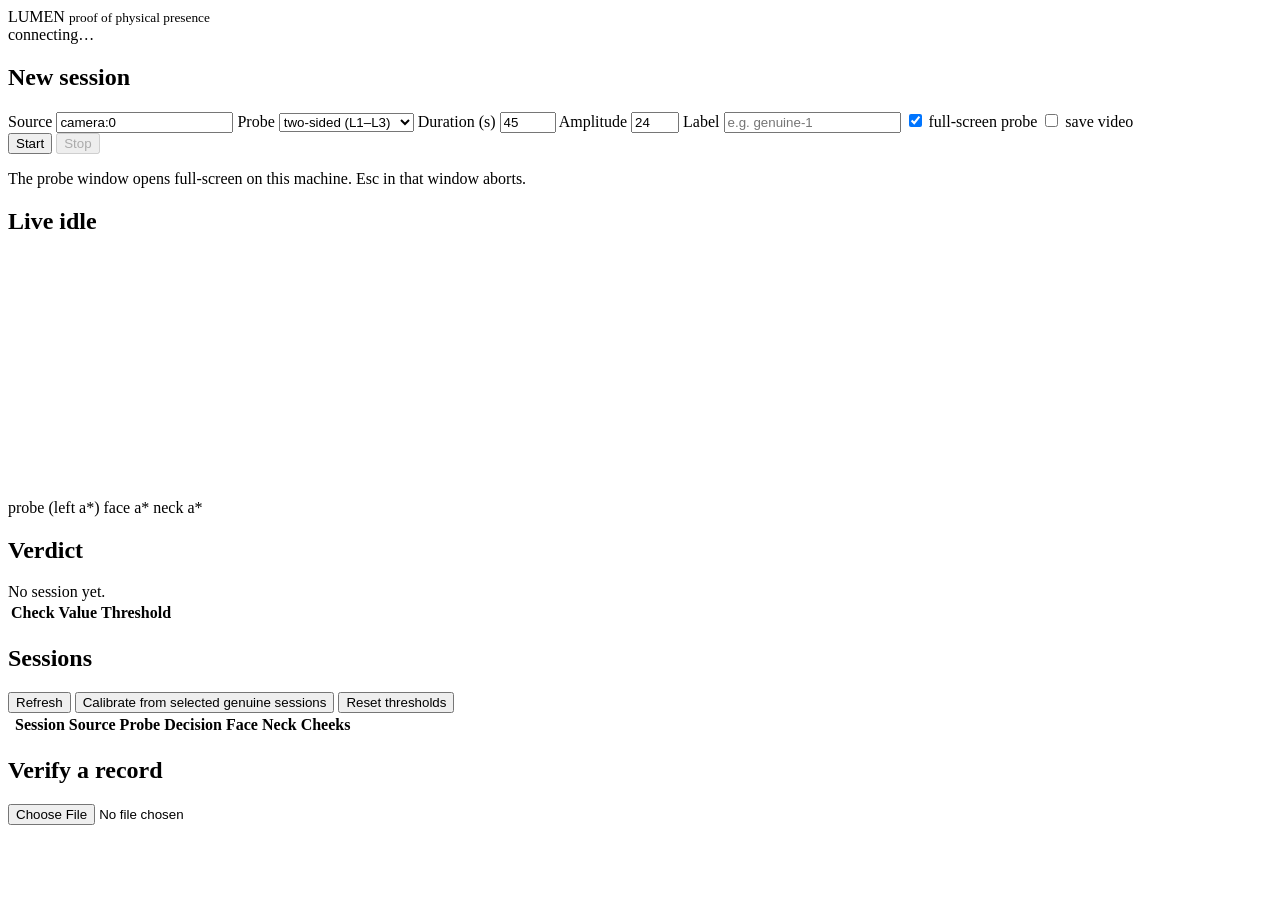
==== console/index.html @ 54e7d153 "Add operator console: FastAPI service, offline single-page UI, CLI" ====
<!doctype html>
<html lang="en">
<head>
  <meta charset="utf-8">
  <meta name="viewport" content="width=device-width, initial-scale=1">
  <title>LUMEN console</title>
  <link rel="stylesheet" href="/static/style.css">
</head>
<body>
<header>
  <div class="brand"><span class="mark" aria-hidden="true"></span>LUMEN <small>proof of physical presence</small></div>
  <div id="health" class="health">connecting…</div>
</header>

<main>
  <section class="card" id="start-card">
    <h2>New session</h2>
    <form id="start-form">
      <label>Source
        <input name="source" list="sources" value="camera:0" required>
        <datalist id="sources">
          <option value="camera:0">webcam or virtual camera</option>
          <option value="camera:1"></option>
          <option value="synthetic:genuine">SIMULATED genuine</option>
          <option value="synthetic:swap_inherit">SIMULATED swap that inherits the probe</option>
          <option value="synthetic:swap_unlit">SIMULATED unlit swap</option>
          <option value="synthetic:replay">SIMULATED replay</option>
          <option value="synthetic:lamp">SIMULATED lamp on face</option>
          <option value="synthetic:far">SIMULATED subject far away</option>
          <option value="synthetic:relit">SIMULATED uniform relighting</option>
        </datalist>
      </label>
      <label>Probe
        <select name="layout">
          <option value="split">two-sided (L1–L3)</option>
          <option value="single">single (L1–L2 only)</option>
        </select>
      </label>
      <label>Duration (s) <input name="duration_s" type="number" min="10" max="300" step="5" value="45"></label>
      <label>Amplitude <input name="amplitude" type="number" min="2" max="36" step="1" value="24"></label>
      <label>Label <input name="label" placeholder="e.g. genuine-1"></label>
      <label class="check"><input name="fullscreen" type="checkbox" checked> full-screen probe</label>
      <label class="check"><input name="save_video" type="checkbox"> save video</label>
      <div class="buttons">
        <button type="submit" id="start-btn">Start</button>
        <button type="button" id="stop-btn" class="secondary" disabled>Stop</button>
      </div>
    </form>
    <p class="hint">The probe window opens full-screen on this machine. Esc in that window aborts.</p>
  </section>

  <section class="card" id="live-card">
    <h2>Live <span id="live-state" class="pill">idle</span></h2>
    <div class="progress"><div id="progress-bar"></div></div>
    <canvas id="traces" width="900" height="240" aria-label="probe, face and neck traces"></canvas>
    <div class="legend"><span class="sw probe"></span>probe (left a*) <span class="sw face"></span>face a* <span class="sw neck"></span>neck a*</div>
    <div class="tiles" id="tiles"></div>
  </section>

  <section class="card" id="verdict-card">
    <h2>Verdict</h2>
    <div id="verdict" class="verdict empty">No session yet.</div>
    <table id="checks"><thead><tr><th>Check</th><th>Value</th><th>Threshold</th><th></th></tr></thead><tbody></tbody></table>
    <div id="record-links"></div>
  </section>

  <section class="card" id="sessions-card">
    <h2>Sessions</h2>
    <div class="buttons">
      <button id="refresh-btn" class="secondary">Refresh</button>
      <button id="calibrate-btn" class="secondary">Calibrate from selected genuine sessions</button>
      <button id="reset-btn" class="secondary">Reset thresholds</button>
    </div>
    <div id="thresholds" class="hint"></div>
    <div class="table-wrap">
      <table id="sessions"><thead><tr><th></th><th>Session</th><th>Source</th><th>Probe</th><th>Decision</th><th>Face</th><th>Neck</th><th>Cheeks</th></tr></thead><tbody></tbody></table>
    </div>
  </section>

  <section class="card">
    <h2>Verify a record</h2>
    <input type="file" id="verify-file" accept="application/json,.json">
    <div id="verify-out" class="hint"></div>
  </section>
</main>
<script src="/static/app.js"></script>
</body>
</html>
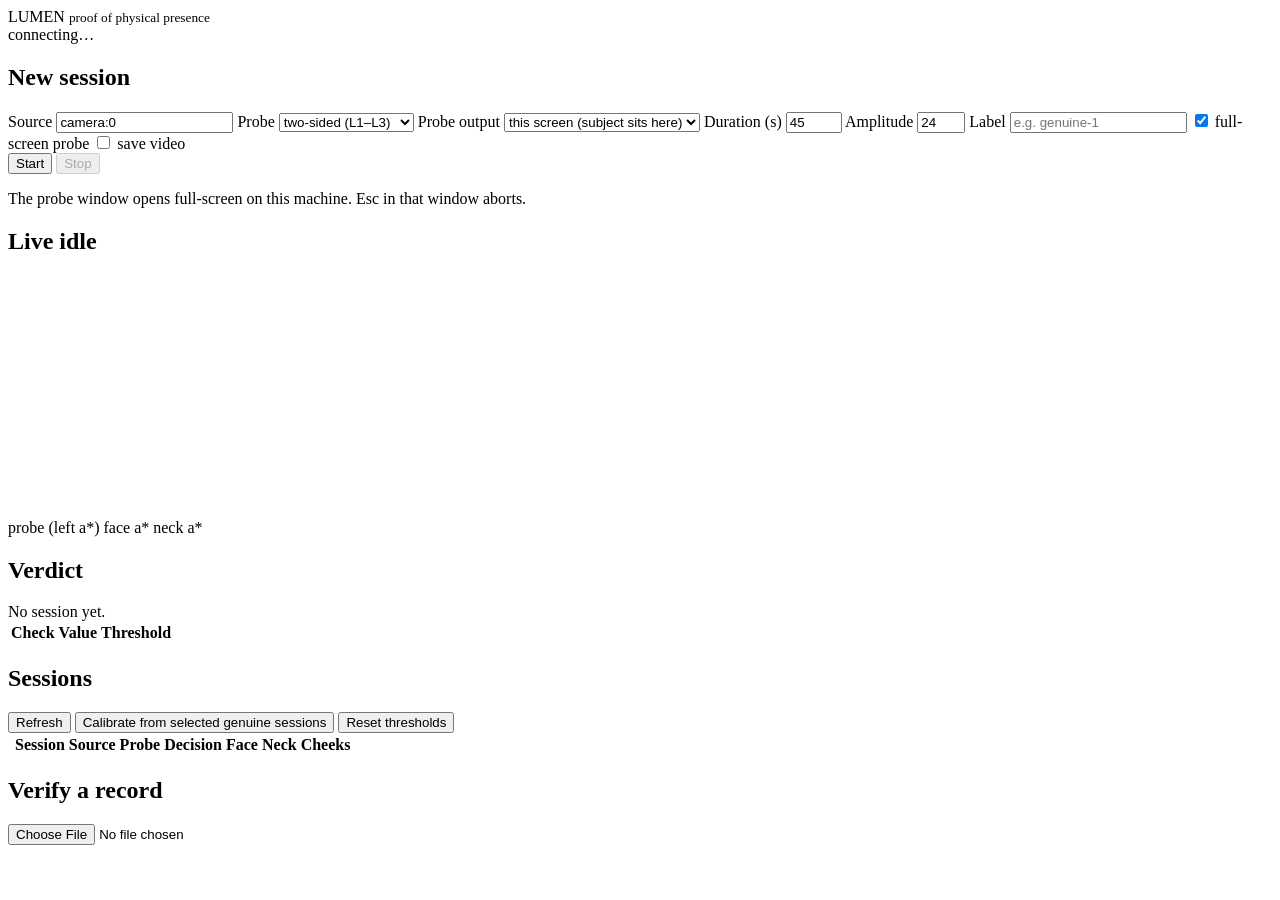
==== commit 82f89a53: "Add call mode: probe as outgoing video through a virtual camera The light on a remote subject comes " ====
--- a/console/index.html
+++ b/console/index.html
@@ -34,6 +34,12 @@
         <select name="layout">
           <option value="split">two-sided (L1–L3)</option>
           <option value="single">single (L1–L2 only)</option>
+        </select>
+      </label>
+      <label>Probe output
+        <select name="emit">
+          <option value="screen">this screen (subject sits here)</option>
+          <option value="virtualcam">virtual camera (video call)</option>
         </select>
       </label>
       <label>Duration (s) <input name="duration_s" type="number" min="10" max="300" step="5" value="45"></label>
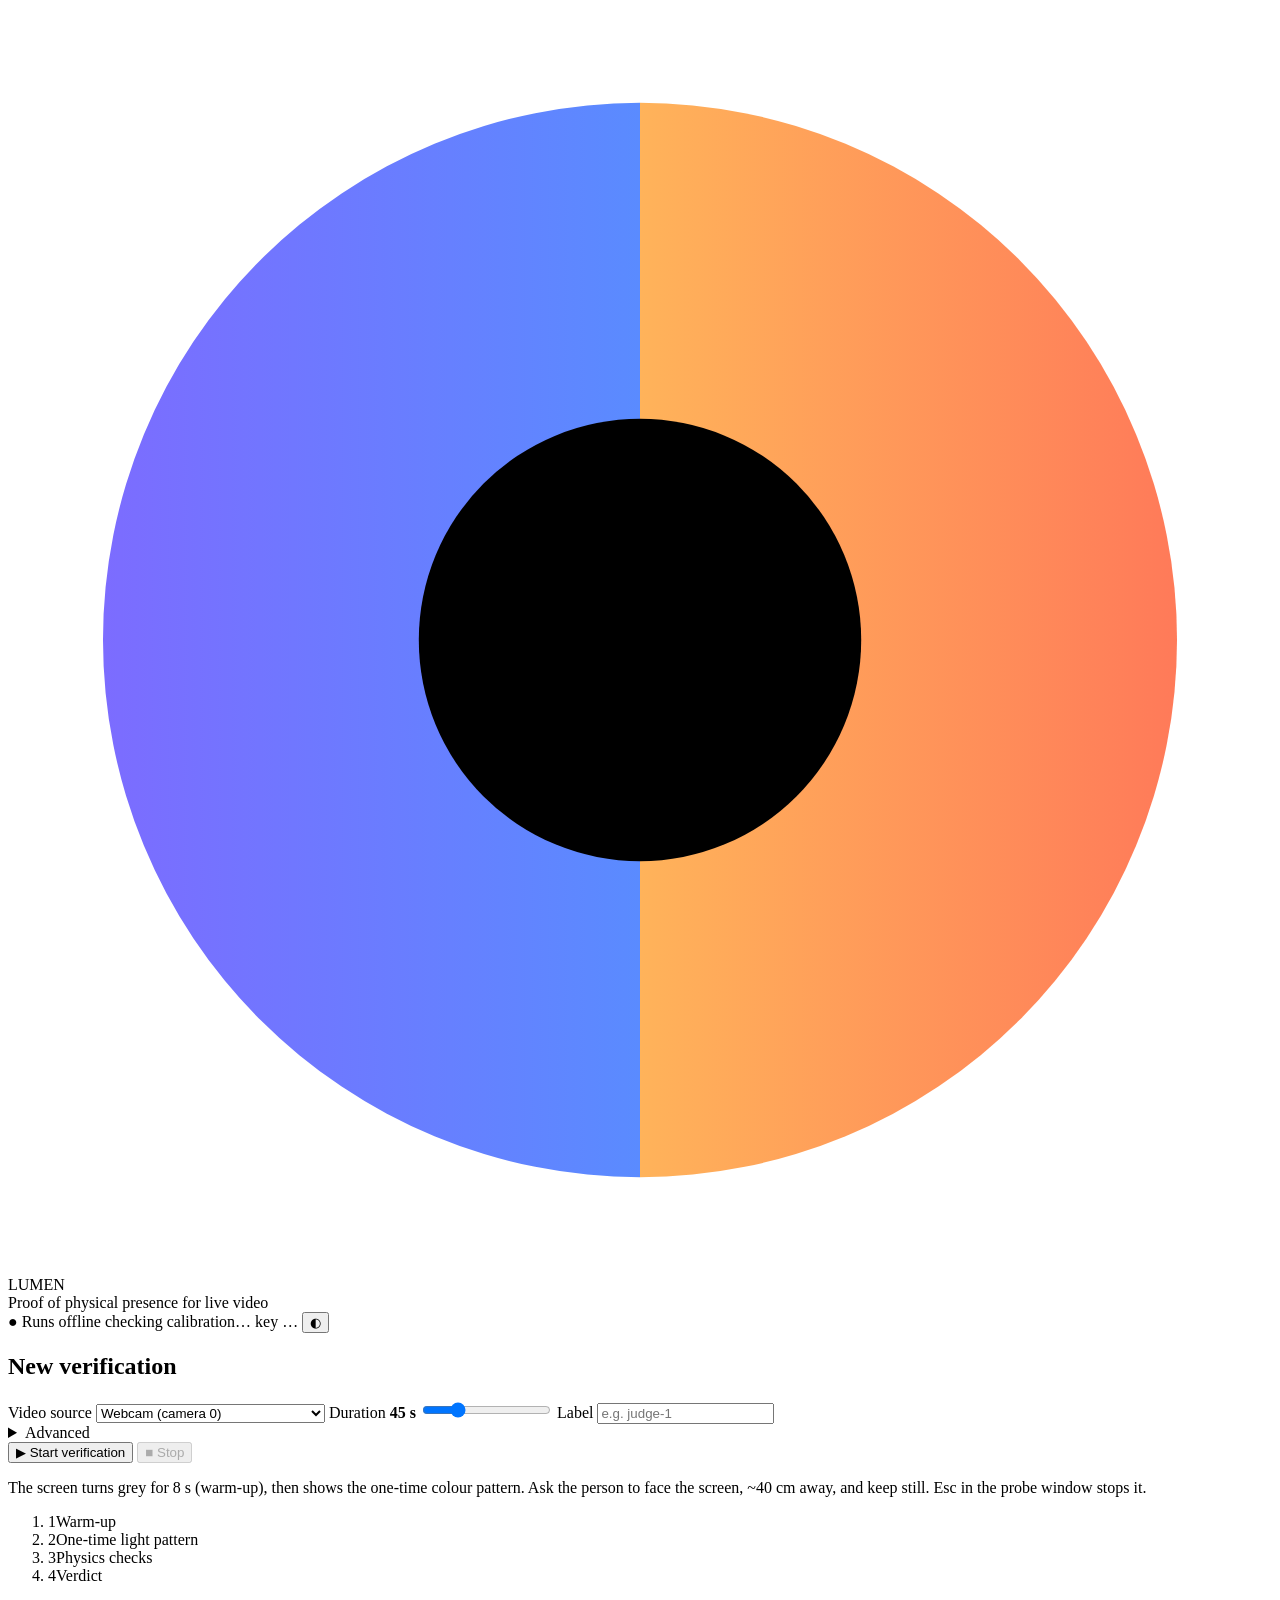
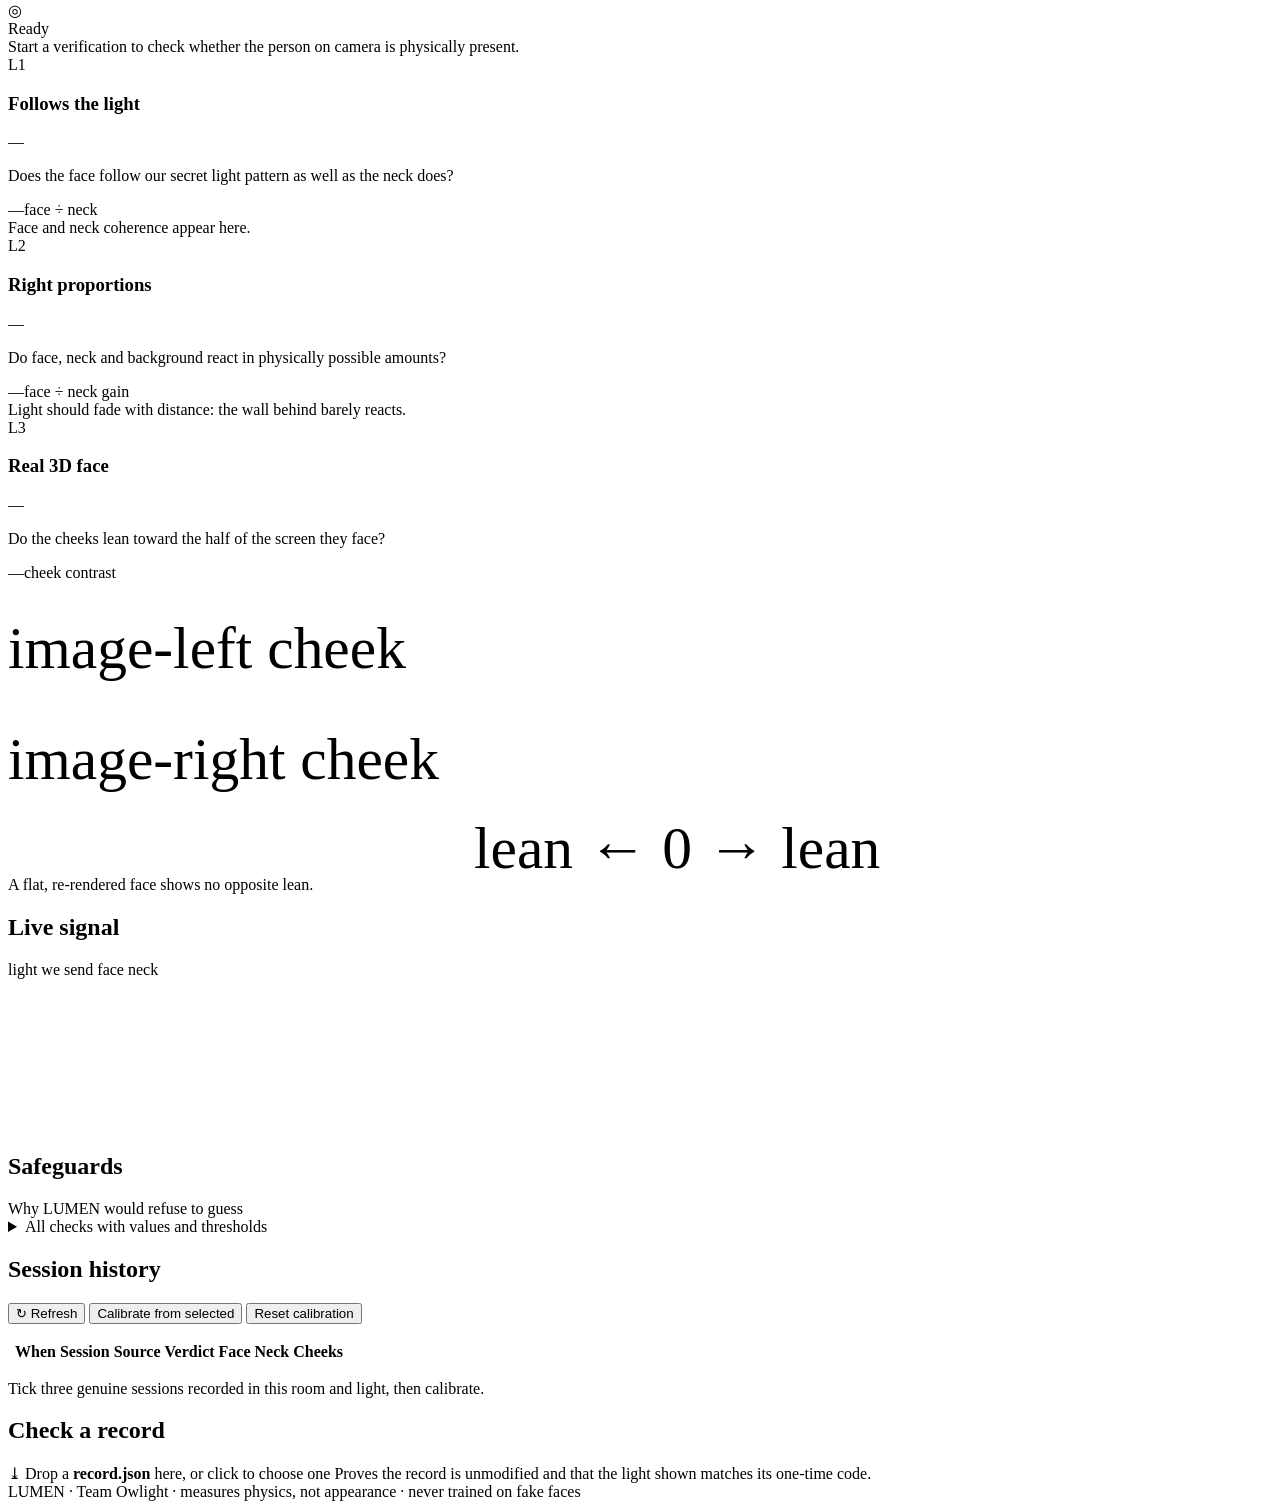
==== commit c73361d0: "Redesign the operator console; L3 calibration accounts for within-session noise Console: verdict her" ====
--- a/console/index.html
+++ b/console/index.html
@@ -1,94 +1,216 @@
 <!doctype html>
-<html lang="en">
+<html lang="en" data-theme="dark">
 <head>
   <meta charset="utf-8">
   <meta name="viewport" content="width=device-width, initial-scale=1">
-  <title>LUMEN console</title>
+  <title>LUMEN · Presence verification</title>
   <link rel="stylesheet" href="/static/style.css">
 </head>
 <body>
-<header>
-  <div class="brand"><span class="mark" aria-hidden="true"></span>LUMEN <small>proof of physical presence</small></div>
-  <div id="health" class="health">connecting…</div>
+<header class="topbar">
+  <div class="brand">
+    <svg class="logo" viewBox="0 0 40 40" aria-hidden="true">
+      <defs>
+        <linearGradient id="lg-l" x1="0" x2="1"><stop offset="0" stop-color="#7c6cff"/><stop offset="1" stop-color="#5a8bff"/></linearGradient>
+        <linearGradient id="lg-r" x1="0" x2="1"><stop offset="0" stop-color="#ffb35a"/><stop offset="1" stop-color="#ff7a59"/></linearGradient>
+      </defs>
+      <path d="M20 3a17 17 0 0 0 0 34z" fill="url(#lg-l)"/>
+      <path d="M20 3a17 17 0 0 1 0 34z" fill="url(#lg-r)"/>
+      <circle cx="20" cy="20" r="7" fill="var(--bg)"/>
+      <circle cx="20" cy="20" r="3" fill="var(--text)"/>
+    </svg>
+    <div>
+      <div class="brand-name">LUMEN</div>
+      <div class="brand-tag">Proof of physical presence for live video</div>
+    </div>
+  </div>
+  <div class="status">
+    <span class="pill ok" title="Nothing in the live path uses the network">● Runs offline</span>
+    <span class="pill" id="pill-cal">checking calibration…</span>
+    <span class="pill mono" id="pill-key" title="Public key that signs every session record">key …</span>
+    <button id="theme-btn" class="icon-btn" type="button" title="Switch light / dark">◐</button>
+  </div>
 </header>
 
-<main>
-  <section class="card" id="start-card">
-    <h2>New session</h2>
-    <form id="start-form">
-      <label>Source
-        <input name="source" list="sources" value="camera:0" required>
-        <datalist id="sources">
-          <option value="camera:0">webcam or virtual camera</option>
-          <option value="camera:1"></option>
-          <option value="synthetic:genuine">SIMULATED genuine</option>
-          <option value="synthetic:swap_inherit">SIMULATED swap that inherits the probe</option>
-          <option value="synthetic:swap_unlit">SIMULATED unlit swap</option>
-          <option value="synthetic:replay">SIMULATED replay</option>
-          <option value="synthetic:lamp">SIMULATED lamp on face</option>
-          <option value="synthetic:far">SIMULATED subject far away</option>
-          <option value="synthetic:relit">SIMULATED uniform relighting</option>
-        </datalist>
-      </label>
-      <label>Probe
-        <select name="layout">
-          <option value="split">two-sided (L1–L3)</option>
-          <option value="single">single (L1–L2 only)</option>
+<main class="layout">
+  <!-- ============ left: start a verification ============ -->
+  <aside class="card start-card">
+    <h2>New verification</h2>
+    <form id="start-form" autocomplete="off">
+      <label class="field">
+        <span>Video source</span>
+        <select id="source-preset">
+          <optgroup label="Live">
+            <option value="camera:0" selected>Webcam (camera 0)</option>
+            <option value="camera:1">Camera 1 (e.g. a virtual camera)</option>
+            <option value="other">Other: file, screen region…</option>
+          </optgroup>
+          <optgroup label="Simulated (no camera, for showing the logic)">
+            <option value="synthetic:genuine">Simulated · genuine person</option>
+            <option value="synthetic:swap_inherit">Simulated · face swap</option>
+            <option value="synthetic:replay">Simulated · replay</option>
+            <option value="synthetic:lamp">Simulated · lamp on face</option>
+            <option value="synthetic:far">Simulated · too far away</option>
+          </optgroup>
         </select>
       </label>
-      <label>Probe output
-        <select name="emit">
-          <option value="screen">this screen (subject sits here)</option>
-          <option value="virtualcam">virtual camera (video call)</option>
-        </select>
-      </label>
-      <label>Duration (s) <input name="duration_s" type="number" min="10" max="300" step="5" value="45"></label>
-      <label>Amplitude <input name="amplitude" type="number" min="2" max="36" step="1" value="24"></label>
-      <label>Label <input name="label" placeholder="e.g. genuine-1"></label>
-      <label class="check"><input name="fullscreen" type="checkbox" checked> full-screen probe</label>
-      <label class="check"><input name="save_video" type="checkbox"> save video</label>
+      <label class="field" id="custom-source-field" hidden>
+        <span>Source</span>
+        <input id="source-custom" placeholder="file:data\sessions\…\video.mkv  or  screen:x,y,w,h">
+      </label>
+
+      <label class="field">
+        <span>Duration <b id="duration-out">45 s</b></span>
+        <input name="duration_s" id="duration" type="range" min="20" max="120" step="5" value="45">
+      </label>
+
+      <label class="field">
+        <span>Label</span>
+        <input name="label" placeholder="e.g. judge-1">
+      </label>
+
+      <details class="advanced">
+        <summary>Advanced</summary>
+        <label class="field">
+          <span>Probe</span>
+          <select name="layout">
+            <option value="split">Two-sided (L1 + L2 + L3)</option>
+            <option value="single">Single (L1 + L2 only)</option>
+          </select>
+        </label>
+        <label class="field">
+          <span>Probe output</span>
+          <select name="emit">
+            <option value="screen">This screen (subject sits here)</option>
+            <option value="virtualcam">Virtual camera (video call)</option>
+          </select>
+        </label>
+        <label class="field">
+          <span>Amplitude <b id="amp-out">24</b></span>
+          <input name="amplitude" id="amplitude" type="range" min="8" max="34" step="1" value="24">
+        </label>
+        <label class="check"><input name="fullscreen" type="checkbox" checked> Full-screen probe</label>
+        <label class="check"><input name="save_video" type="checkbox"> Save video (for replay tests)</label>
+      </details>
+
       <div class="buttons">
-        <button type="submit" id="start-btn">Start</button>
-        <button type="button" id="stop-btn" class="secondary" disabled>Stop</button>
-      </div>
+        <button type="submit" class="btn primary" id="start-btn">▶ Start verification</button>
+        <button type="button" class="btn ghost" id="stop-btn" disabled>■ Stop</button>
+      </div>
+      <p class="hint">The screen turns grey for 8 s (warm-up), then shows the one-time colour pattern.
+        Ask the person to face the screen, ~40 cm away, and keep still. Esc in the probe window
+        stops it.</p>
     </form>
-    <p class="hint">The probe window opens full-screen on this machine. Esc in that window aborts.</p>
-  </section>
-
-  <section class="card" id="live-card">
-    <h2>Live <span id="live-state" class="pill">idle</span></h2>
-    <div class="progress"><div id="progress-bar"></div></div>
-    <canvas id="traces" width="900" height="240" aria-label="probe, face and neck traces"></canvas>
-    <div class="legend"><span class="sw probe"></span>probe (left a*) <span class="sw face"></span>face a* <span class="sw neck"></span>neck a*</div>
-    <div class="tiles" id="tiles"></div>
-  </section>
-
-  <section class="card" id="verdict-card">
-    <h2>Verdict</h2>
-    <div id="verdict" class="verdict empty">No session yet.</div>
-    <table id="checks"><thead><tr><th>Check</th><th>Value</th><th>Threshold</th><th></th></tr></thead><tbody></tbody></table>
-    <div id="record-links"></div>
-  </section>
-
-  <section class="card" id="sessions-card">
-    <h2>Sessions</h2>
-    <div class="buttons">
-      <button id="refresh-btn" class="secondary">Refresh</button>
-      <button id="calibrate-btn" class="secondary">Calibrate from selected genuine sessions</button>
-      <button id="reset-btn" class="secondary">Reset thresholds</button>
-    </div>
-    <div id="thresholds" class="hint"></div>
-    <div class="table-wrap">
-      <table id="sessions"><thead><tr><th></th><th>Session</th><th>Source</th><th>Probe</th><th>Decision</th><th>Face</th><th>Neck</th><th>Cheeks</th></tr></thead><tbody></tbody></table>
-    </div>
-  </section>
-
-  <section class="card">
-    <h2>Verify a record</h2>
-    <input type="file" id="verify-file" accept="application/json,.json">
-    <div id="verify-out" class="hint"></div>
+  </aside>
+
+  <!-- ============ right: what is happening ============ -->
+  <section class="stage">
+    <div class="card hero" id="hero">
+      <ol class="steps" id="steps">
+        <li data-step="warmup"><span>1</span>Warm-up</li>
+        <li data-step="probe"><span>2</span>One-time light pattern</li>
+        <li data-step="analysis"><span>3</span>Physics checks</li>
+        <li data-step="verdict"><span>4</span>Verdict</li>
+      </ol>
+      <div class="verdict idle" id="verdict">
+        <div class="verdict-icon" id="verdict-icon">◎</div>
+        <div class="verdict-text">
+          <div class="verdict-word" id="verdict-word">Ready</div>
+          <div class="verdict-reason" id="verdict-reason">Start a verification to check whether the person on camera is physically present.</div>
+          <div class="badges" id="verdict-badges"></div>
+        </div>
+      </div>
+      <div class="progress"><div id="progress-bar"></div></div>
+    </div>
+
+    <div class="layers">
+      <article class="card layer" id="layer-L1">
+        <header><span class="tag">L1</span><h3>Follows the light</h3><span class="state" data-state="idle">—</span></header>
+        <p class="question">Does the face follow our secret light pattern as well as the neck does?</p>
+        <div class="big"><span class="value" data-k="value">—</span><span class="unit">face ÷ neck</span></div>
+        <div class="meter"><div class="fill"></div><div class="mark"></div></div>
+        <div class="sub" data-k="sub">Face and neck coherence appear here.</div>
+      </article>
+      <article class="card layer" id="layer-L2">
+        <header><span class="tag">L2</span><h3>Right proportions</h3><span class="state" data-state="idle">—</span></header>
+        <p class="question">Do face, neck and background react in physically possible amounts?</p>
+        <div class="big"><span class="value" data-k="value">—</span><span class="unit">face ÷ neck gain</span></div>
+        <div class="meter"><div class="fill"></div><div class="mark"></div></div>
+        <div class="sub" data-k="sub">Light should fade with distance: the wall behind barely reacts.</div>
+      </article>
+      <article class="card layer" id="layer-L3">
+        <header><span class="tag">L3</span><h3>Real 3D face</h3><span class="state" data-state="idle">—</span></header>
+        <p class="question">Do the cheeks lean toward the half of the screen they face?</p>
+        <div class="big"><span class="value" data-k="value">—</span><span class="unit">cheek contrast</span></div>
+        <svg class="cheeks" viewBox="0 0 340 78" aria-hidden="true">
+          <line x1="180" y1="2" x2="180" y2="66" class="axis"/>
+          <rect class="bar left" x="180" y="8" width="0" height="20" rx="4"/>
+          <rect class="bar right" x="180" y="38" width="0" height="20" rx="4"/>
+          <text x="0" y="23" class="lbl">image-left cheek</text>
+          <text x="0" y="53" class="lbl">image-right cheek</text>
+          <text x="180" y="77" class="tick" text-anchor="middle">lean ←  0  → lean</text>
+        </svg>
+        <div class="sub" data-k="sub">A flat, re-rendered face shows no opposite lean.</div>
+      </article>
+    </div>
+
+    <div class="card live-card">
+      <div class="card-head">
+        <h2>Live signal</h2>
+        <div class="legend"><span class="sw probe"></span>light we send <span class="sw face"></span>face <span class="sw neck"></span>neck</div>
+      </div>
+      <canvas id="traces" aria-label="live traces of the probe, face and neck"></canvas>
+      <div class="tiles" id="tiles"></div>
+    </div>
+
+    <div class="card">
+      <div class="card-head">
+        <h2>Safeguards</h2>
+        <span class="hint">Why LUMEN would refuse to guess</span>
+      </div>
+      <div class="gates" id="gates"></div>
+      <details class="all-checks">
+        <summary>All checks with values and thresholds</summary>
+        <table id="checks"><thead><tr><th>Check</th><th>Value</th><th>Threshold</th><th></th></tr></thead><tbody></tbody></table>
+      </details>
+      <div class="record-actions" id="record-actions"></div>
+    </div>
   </section>
 </main>
+
+<section class="lower">
+  <div class="card sessions-card">
+    <div class="card-head">
+      <h2>Session history</h2>
+      <div class="buttons">
+        <button class="btn ghost small" id="refresh-btn" type="button">↻ Refresh</button>
+        <button class="btn ghost small" id="calibrate-btn" type="button">Calibrate from selected</button>
+        <button class="btn ghost small danger" id="reset-btn" type="button">Reset calibration</button>
+      </div>
+    </div>
+    <p class="hint" id="thresholds"></p>
+    <div class="table-wrap">
+      <table id="sessions">
+        <thead><tr><th></th><th>When</th><th>Session</th><th>Source</th><th>Verdict</th><th class="num">Face</th><th class="num">Neck</th><th class="num">Cheeks</th></tr></thead>
+        <tbody></tbody>
+      </table>
+    </div>
+    <p class="hint">Tick three genuine sessions recorded in this room and light, then calibrate.</p>
+  </div>
+
+  <div class="card verify-card">
+    <h2>Check a record</h2>
+    <label class="drop" id="drop">
+      <input type="file" id="verify-file" accept="application/json,.json" hidden>
+      <span class="drop-icon">⤓</span>
+      <span>Drop a <b>record.json</b> here, or click to choose one</span>
+      <span class="hint">Proves the record is unmodified and that the light shown matches its one-time code.</span>
+    </label>
+    <div id="verify-out" class="verify-out"></div>
+  </div>
+</section>
+
+<footer class="foot">LUMEN · Team Owlight · measures physics, not appearance · never trained on fake faces</footer>
 <script src="/static/app.js"></script>
 </body>
 </html>
